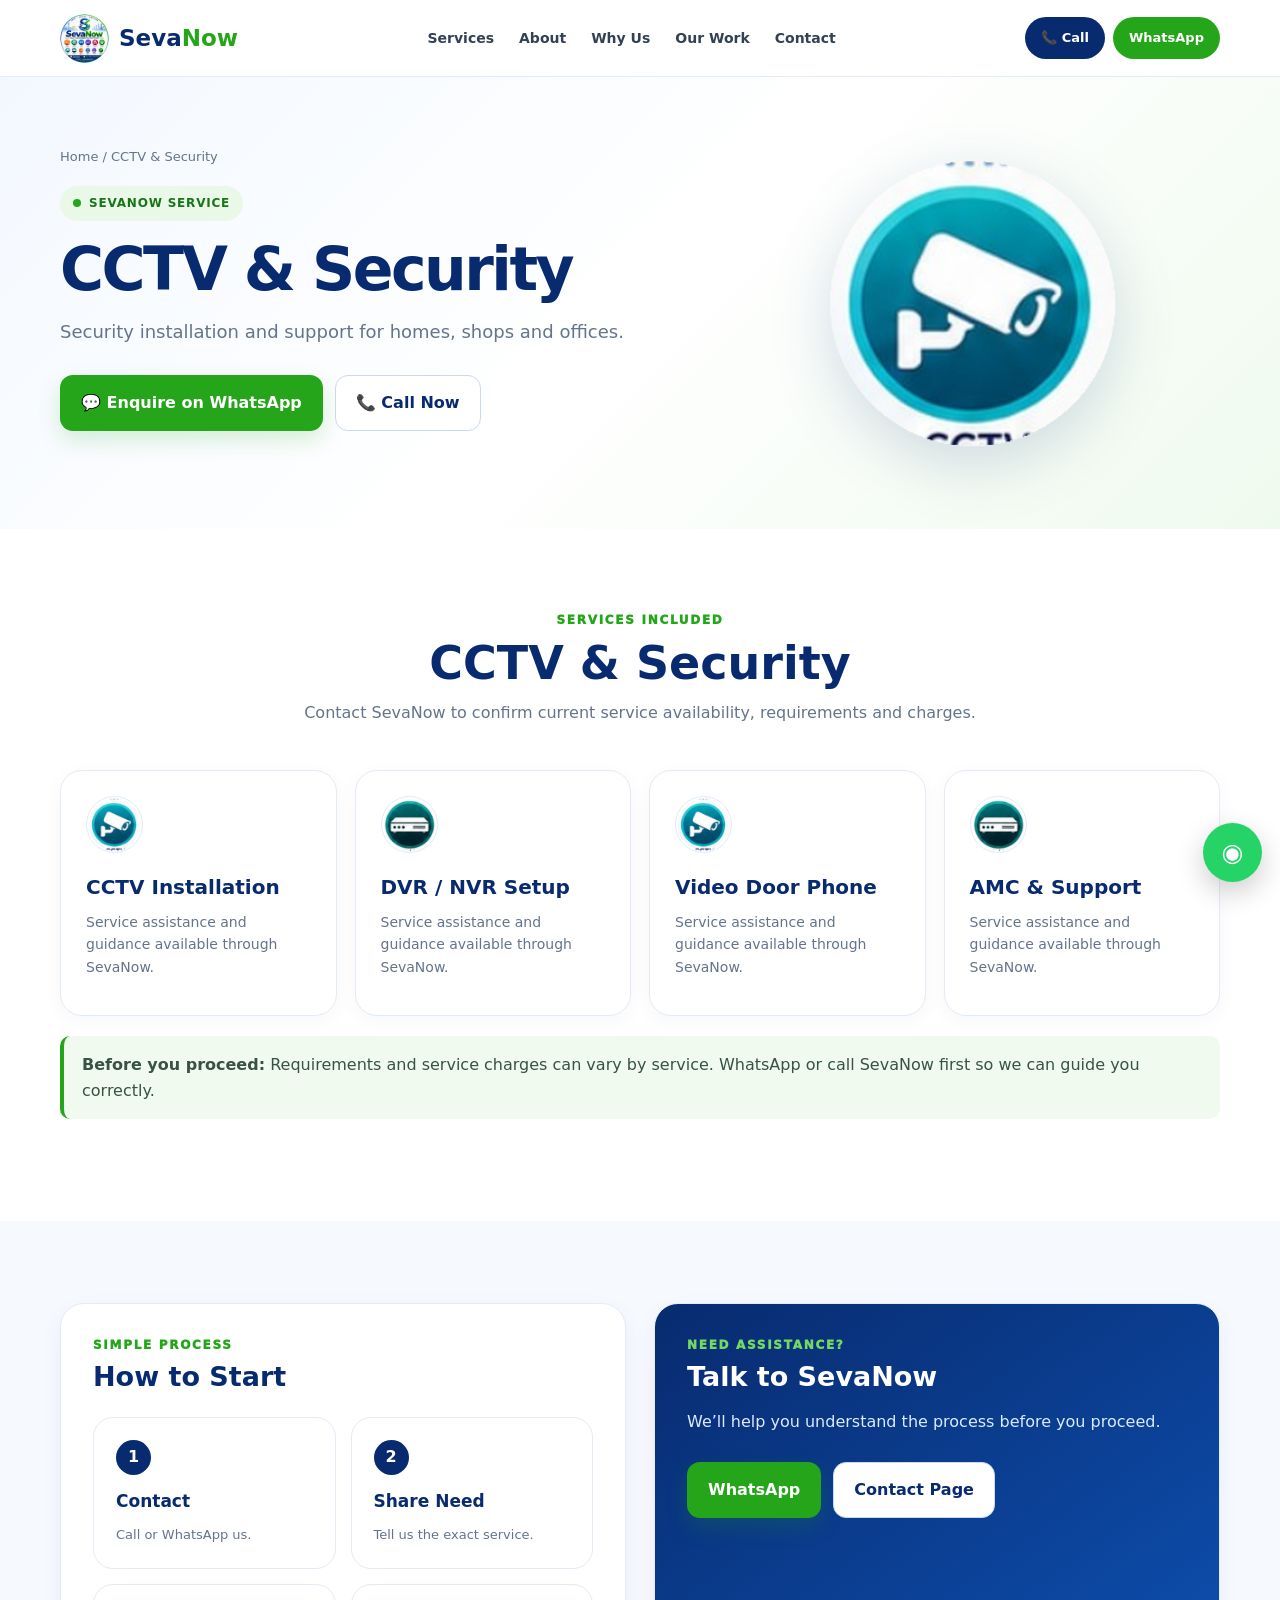
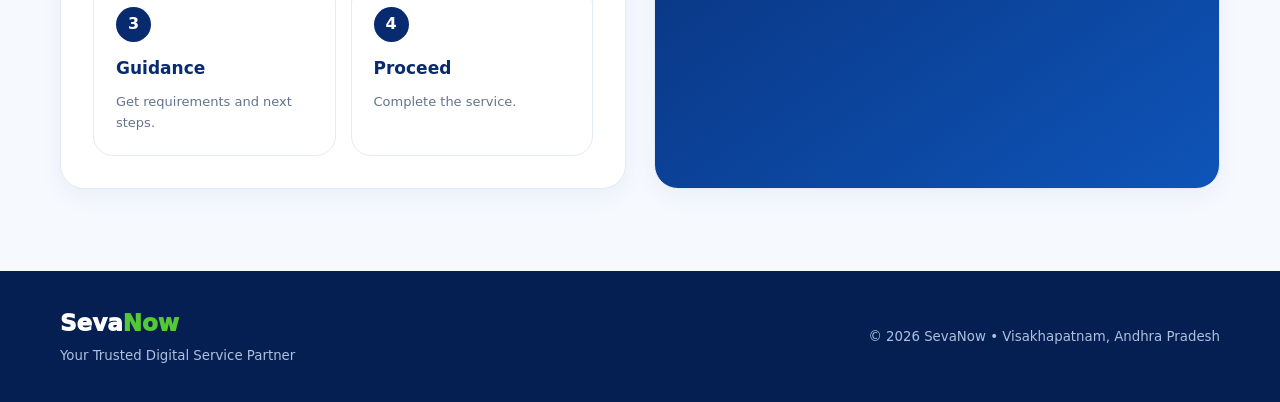
==== cctv-security.html @ 572d5e7a "Add files via upload" ====
<!DOCTYPE html>
<html lang="en"><head><meta charset="utf-8"/><meta content="width=device-width,initial-scale=1" name="viewport"/>
<meta content="SevaNow CCTV &amp; Security in Visakhapatnam. Security installation and support for homes, shops and offices." name="description"/><title>CCTV &amp; Security | SevaNow</title><link href="assets/style.css" rel="stylesheet"/></head><body>
<header><div class="container nav">
<a class="brand" href="index.html"><img alt="SevaNow Logo" src="assets/sevanow-logo.png"/><span>Seva<span>Now</span></span></a>
<nav data-nav="">
<a href="index.html#services">Services</a><a href="index.html#about">About</a><a href="index.html#why">Why Us</a><a href="index.html#gallery">Our Work</a><a href="index.html#contact">Contact</a>
</nav>
<div class="nav-actions"><a class="pill call" href="tel:+919494020023">📞 Call</a><a class="pill wa" href="https://wa.me/919494020023" target="_blank">WhatsApp</a><button class="menu" data-menu="">☰</button></div>
</div></header>
<main>
<section class="service-hero"><div class="container service-hero-grid"><div><div class="breadcrumb"><a href="index.html">Home</a> / CCTV &amp; Security</div>
<div class="badge"><i></i> SEVANOW SERVICE</div><h1>CCTV &amp; Security</h1><p style="font-size:18px;color:var(--muted)">Security installation and support for homes, shops and offices.</p>
<div class="actions"><a class="btn primary" href="https://wa.me/919494020023?text=Hello%20SevaNow%2C%20I%20need%20CCTV &amp; Security%20service." target="_blank">💬 Enquire on WhatsApp</a><a class="btn secondary" href="tel:+919494020023">📞 Call Now</a></div></div>
<div class="service-icon-large"><img alt="CCTV &amp; Security icon" src="assets/icons/cctv-services.png"/></div></div></section>
<section><div class="container"><div class="head"><div class="kicker">Services Included</div><h2>CCTV &amp; Security</h2><p>Contact SevaNow to confirm current service availability, requirements and charges.</p></div>
<div class="cards" style="grid-template-columns:repeat(auto-fit,minmax(220px,1fr))">
<article class="card"><div class="icon image-icon"><img alt="CCTV Installation icon" src="assets/icons/cctv-services.png"/></div><h3>CCTV Installation</h3><p>Service assistance and guidance available through SevaNow.</p></article><article class="card"><div class="icon image-icon"><img alt="DVR / NVR Setup icon" src="assets/icons/dvr-nvr-setup.png"/></div><h3>DVR / NVR Setup</h3><p>Service assistance and guidance available through SevaNow.</p></article><article class="card"><div class="icon image-icon"><img alt="Video Door Phone icon" src="assets/icons/cctv-services.png"/></div><h3>Video Door Phone</h3><p>Service assistance and guidance available through SevaNow.</p></article><article class="card"><div class="icon image-icon"><img alt="AMC &amp; Support icon" src="assets/icons/dvr-nvr-setup.png"/></div><h3>AMC &amp; Support</h3><p>Service assistance and guidance available through SevaNow.</p></article>
</div>
<div class="notice"><b>Before you proceed:</b> Requirements and service charges can vary by service. WhatsApp or call SevaNow first so we can guide you correctly.</div>
</div></section>
<section class="soft"><div class="container"><div class="about-grid"><div class="panel"><div class="kicker">Simple Process</div><h3>How to Start</h3><div class="process" style="grid-template-columns:1fr 1fr;margin-top:18px"><div class="step"><div class="num">1</div><h3>Contact</h3><p>Call or WhatsApp us.</p></div><div class="step"><div class="num">2</div><h3>Share Need</h3><p>Tell us the exact service.</p></div><div class="step"><div class="num">3</div><h3>Guidance</h3><p>Get requirements and next steps.</p></div><div class="step"><div class="num">4</div><h3>Proceed</h3><p>Complete the service.</p></div></div></div>
<div class="panel feature"><div class="kicker" style="color:#73d963">Need Assistance?</div><h3>Talk to SevaNow</h3><p>We’ll help you understand the process before you proceed.</p><div class="actions"><a class="btn primary" href="https://wa.me/919494020023?text=Hello%20SevaNow%2C%20I%20need%20help%20with%20CCTV &amp; Security." target="_blank">WhatsApp</a><a class="btn secondary" href="index.html#contact">Contact Page</a></div></div></div></div></section>
</main>
<footer><div class="container footer-grid">
<div><div class="footer-brand">Seva<span>Now</span></div><small>Your Trusted Digital Service Partner</small></div>
<small>© <span id="year"></span> SevaNow • Visakhapatnam, Andhra Pradesh</small>
</div></footer>
<script>document.getElementById("year").textContent=new Date().getFullYear();</script>
<a class="float-wa" href="https://wa.me/919494020023" target="_blank">◉</a><script src="assets/script.js"></script></body></html>
---- assets/style.css ----
:root{
 --navy:#082b6f;--blue:#0b63ce;--green:#25a51a;--green2:#43bf32;
 --ink:#152238;--muted:#64748b;--bg:#f6f9fe;--white:#fff;--line:#e3ebf6;
 --shadow:0 16px 45px rgba(8,43,111,.10);--radius:22px
}
*{box-sizing:border-box;margin:0;padding:0}
html{scroll-behavior:smooth}
body{font-family:Inter,ui-sans-serif,system-ui,-apple-system,"Segoe UI",Arial,sans-serif;color:var(--ink);line-height:1.6;background:#fff}
a{text-decoration:none;color:inherit}.container{width:min(1160px,92%);margin:auto}
header{position:sticky;top:0;z-index:100;background:rgba(255,255,255,.95);backdrop-filter:blur(12px);border-bottom:1px solid var(--line)}
.nav{height:76px;display:flex;align-items:center;justify-content:space-between;gap:20px}
.brand{display:flex;align-items:center;gap:10px;font-weight:900;color:var(--navy);font-size:23px}
.brand img{width:49px;height:49px;border-radius:50%;object-fit:cover}
.brand span span{color:var(--green)}
nav{display:flex;align-items:center;gap:25px;font-size:14px;font-weight:750;color:#334155}
nav a:hover{color:var(--green)}
.nav-actions{display:flex;gap:8px;align-items:center}
.pill{display:inline-flex;align-items:center;justify-content:center;border-radius:999px;padding:11px 16px;font-weight:850;font-size:13px}
.call{background:var(--navy);color:#fff}.wa{background:var(--green);color:#fff}
.menu{display:none;border:1px solid var(--line);background:#fff;border-radius:10px;padding:8px;font-size:20px}
.hero{background:linear-gradient(135deg,#f3f8ff 0,#fff 54%,#effaee 100%);padding:82px 0 70px}
.hero-grid{display:grid;grid-template-columns:1.08fr .92fr;align-items:center;gap:54px}
.badge{display:inline-flex;gap:8px;align-items:center;background:#eaf8e8;color:#19751a;border-radius:999px;padding:8px 13px;font-size:12px;font-weight:900;letter-spacing:.8px}
.badge i{width:8px;height:8px;background:var(--green);border-radius:50%}
h1{font-size:clamp(42px,6vw,70px);line-height:1.02;letter-spacing:-2.5px;color:var(--navy);margin:18px 0}
h1 em{font-style:normal;color:var(--green)}
.hero p{font-size:18px;color:var(--muted);max-width:680px}
.actions{display:flex;gap:12px;flex-wrap:wrap;margin:28px 0}
.btn{display:inline-flex;align-items:center;justify-content:center;gap:8px;padding:14px 20px;border-radius:13px;font-weight:850;border:1px solid transparent}
.primary{background:var(--green);color:#fff;box-shadow:0 9px 22px rgba(37,165,26,.18)}
.secondary{background:#fff;border-color:#ccd9eb;color:var(--navy)}
.hero-art{background:#fff;border:1px solid var(--line);border-radius:30px;padding:22px;box-shadow:var(--shadow);transform:rotate(1deg)}
.hero-art img{width:100%;display:block;border-radius:20px}
.mini-stats{display:grid;grid-template-columns:repeat(3,1fr);gap:10px;margin-top:26px}
.mini-stats div{background:#fff;border:1px solid var(--line);border-radius:15px;padding:13px;text-align:center}
.mini-stats strong{display:block;color:var(--navy)}.mini-stats small{color:var(--muted)}
section{padding:82px 0}.soft{background:var(--bg)}
.head{text-align:center;max-width:760px;margin:0 auto 44px}
.kicker{color:var(--green);font-size:12px;letter-spacing:1.7px;font-weight:950;text-transform:uppercase}
h2{font-size:clamp(30px,4vw,46px);line-height:1.1;color:var(--navy);margin:8px 0 12px}
.head p{color:var(--muted)}
.cards{display:grid;grid-template-columns:repeat(4,1fr);gap:18px}
.card{background:#fff;border:1px solid var(--line);border-radius:var(--radius);padding:25px;box-shadow:0 5px 20px rgba(8,43,111,.04);transition:.2s}
.card:hover{transform:translateY(-5px);box-shadow:var(--shadow)}
.icon{width:57px;height:57px;border-radius:16px;display:grid;place-items:center;font-size:28px;margin-bottom:18px}
.green{background:#eaf8e8}.blue{background:#e8f2ff}.orange{background:#fff2df}.purple{background:#f1eaff}
.card h3{color:var(--navy);font-size:20px;margin-bottom:8px}.card p{color:var(--muted);font-size:14px;margin-bottom:12px}
.list{list-style:none;font-size:14px;color:#334155}.list li{padding:4px 0}.list li:before{content:"✓";font-weight:900;color:var(--green);margin-right:8px}
.learn{display:inline-block;margin-top:14px;color:var(--blue);font-size:13px;font-weight:850}
.about-grid,.contact-grid,.cta-grid{display:grid;grid-template-columns:1fr 1fr;gap:28px;align-items:stretch}
.panel{border:1px solid var(--line);border-radius:24px;padding:32px;background:#fff;box-shadow:0 8px 25px rgba(8,43,111,.05)}
.panel h3{color:var(--navy);font-size:27px;margin-bottom:10px}.panel p{color:var(--muted)}
.values{display:grid;grid-template-columns:1fr 1fr;gap:13px;margin-top:22px}
.value{border:1px solid var(--line);border-radius:15px;padding:14px}.value b{color:var(--navy);display:block}.value span{font-size:13px;color:var(--muted)}
.feature{background:linear-gradient(145deg,var(--navy),#0e54b8);color:#fff}
.feature h3{color:#fff}.feature p{color:#dce9ff}
.feature ul{list-style:none;margin-top:20px}.feature li{padding:9px 0;border-bottom:1px solid rgba(255,255,255,.12)}
.feature li:last-child{border:0}
.gallery{display:grid;grid-template-columns:repeat(3,1fr);gap:16px}
.gallery-card{min-height:190px;border-radius:22px;padding:25px;display:flex;flex-direction:column;justify-content:flex-end;background:linear-gradient(145deg,#edf4ff,#fff);border:1px solid var(--line)}
.gallery-card .big{font-size:45px;margin-bottom:auto}.gallery-card b{color:var(--navy);font-size:18px}.gallery-card span{font-size:13px;color:var(--muted)}
.process{display:grid;grid-template-columns:repeat(4,1fr);gap:15px}
.step{border:1px solid var(--line);border-radius:20px;padding:22px;background:#fff}
.num{width:35px;height:35px;border-radius:50%;background:var(--navy);color:#fff;display:grid;place-items:center;font-weight:900;margin-bottom:13px}
.step h3{color:var(--navy);font-size:17px}.step p{color:var(--muted);font-size:13px}
.faq{max-width:820px;margin:auto}.faq details{border:1px solid var(--line);border-radius:15px;padding:16px 18px;margin:10px 0;background:#fff}.faq summary{cursor:pointer;font-weight:800;color:var(--navy)}
.cta{padding:58px 0;background:linear-gradient(135deg,#eaf8e8,#f2f7ff)}
.cta-grid{align-items:center}.cta h2{margin:0}.cta p{color:var(--muted);margin-top:8px}
.contact-row{display:flex;gap:14px;padding:15px 0;border-bottom:1px solid #edf2f7}.contact-row:last-child{border:0}
.contact-icon{width:42px;height:42px;border-radius:12px;background:#eaf8e8;display:grid;place-items:center;flex:none}
.contact-row strong{display:block;color:var(--navy)}.contact-row span{color:var(--muted);font-size:14px}
.form input,.form textarea{width:100%;padding:14px;border:1px solid #dce5f1;border-radius:11px;margin-bottom:12px;font:inherit}.form textarea{min-height:115px;resize:vertical}
.form button{width:100%;border:0;cursor:pointer}
.mapbox{border-radius:20px;overflow:hidden;border:1px solid var(--line);min-height:300px;background:#edf4ff;display:grid;place-items:center;text-align:center;padding:25px}
footer{background:#061f52;color:#dce8ff;padding:34px 0}.footer-grid{display:flex;justify-content:space-between;gap:20px;align-items:center}
.footer-brand{font-size:23px;font-weight:950;color:#fff}.footer-brand span{color:#54c936}footer small{color:#adc0de}
.float-wa{position:fixed;right:18px;bottom:18px;width:59px;height:59px;border-radius:50%;display:grid;place-items:center;background:#25d366;color:#fff;font-size:25px;box-shadow:0 10px 28px rgba(0,0,0,.2);z-index:110}
.service-hero{padding:70px 0;background:linear-gradient(135deg,#f3f8ff,#fff,#effaee)}
.breadcrumb{font-size:13px;color:var(--muted);margin-bottom:18px}.service-hero-grid{display:grid;grid-template-columns:1fr .8fr;gap:45px;align-items:center}
.service-hero h1{font-size:clamp(38px,5vw,60px)}.service-icon-large{font-size:110px;text-align:center}
.notice{border-left:4px solid var(--green);padding:16px 18px;background:#f1faef;border-radius:10px;color:#385342;margin:20px 0}
@media(max-width:940px){nav{display:none}.menu{display:block}.cards{grid-template-columns:1fr 1fr}.process{grid-template-columns:1fr 1fr}.hero-grid,.about-grid,.contact-grid,.cta-grid,.service-hero-grid{grid-template-columns:1fr}.hero-art{max-width:680px;margin:auto}}
@media(max-width:600px){.nav{height:66px}.brand{font-size:18px}.brand img{width:42px;height:42px}.nav-actions .call{display:none}.cards,.gallery,.process,.values{grid-template-columns:1fr}.hero{padding:55px 0}.hero p{font-size:16px}section{padding:58px 0}.mini-stats{grid-template-columns:1fr}.footer-grid{flex-direction:column;text-align:center}.panel{padding:24px}}

@media(max-width:940px){[data-nav].open{display:flex;position:absolute;top:66px;left:0;right:0;background:#fff;padding:18px 5%;border-bottom:1px solid var(--line);flex-direction:column;align-items:flex-start;gap:14px}.nav{position:relative}}

/* Service icon artwork — matched to the supplied SevaNow service artwork */
.image-icon{background:#fff!important;padding:0;overflow:hidden;border-radius:50%;border:1px solid var(--line)}
.image-icon img{width:100%;height:100%;display:block;object-fit:cover}
.gallery-card{align-items:flex-start}
.gallery-card .big-img{width:86px;height:86px;object-fit:contain;border-radius:50%;margin-bottom:auto;filter:drop-shadow(0 7px 12px rgba(8,43,111,.12))}
.service-icon-large{display:grid;place-items:center}
.service-icon-large img{width:min(300px,78vw);height:auto;max-height:300px;object-fit:contain;filter:drop-shadow(0 18px 30px rgba(8,43,111,.16))}
@media(max-width:600px){
 .gallery-card{min-height:175px;padding:22px}
 .gallery-card .big-img{width:74px;height:74px}
 .service-icon-large img{width:min(260px,72vw);max-height:260px}
}
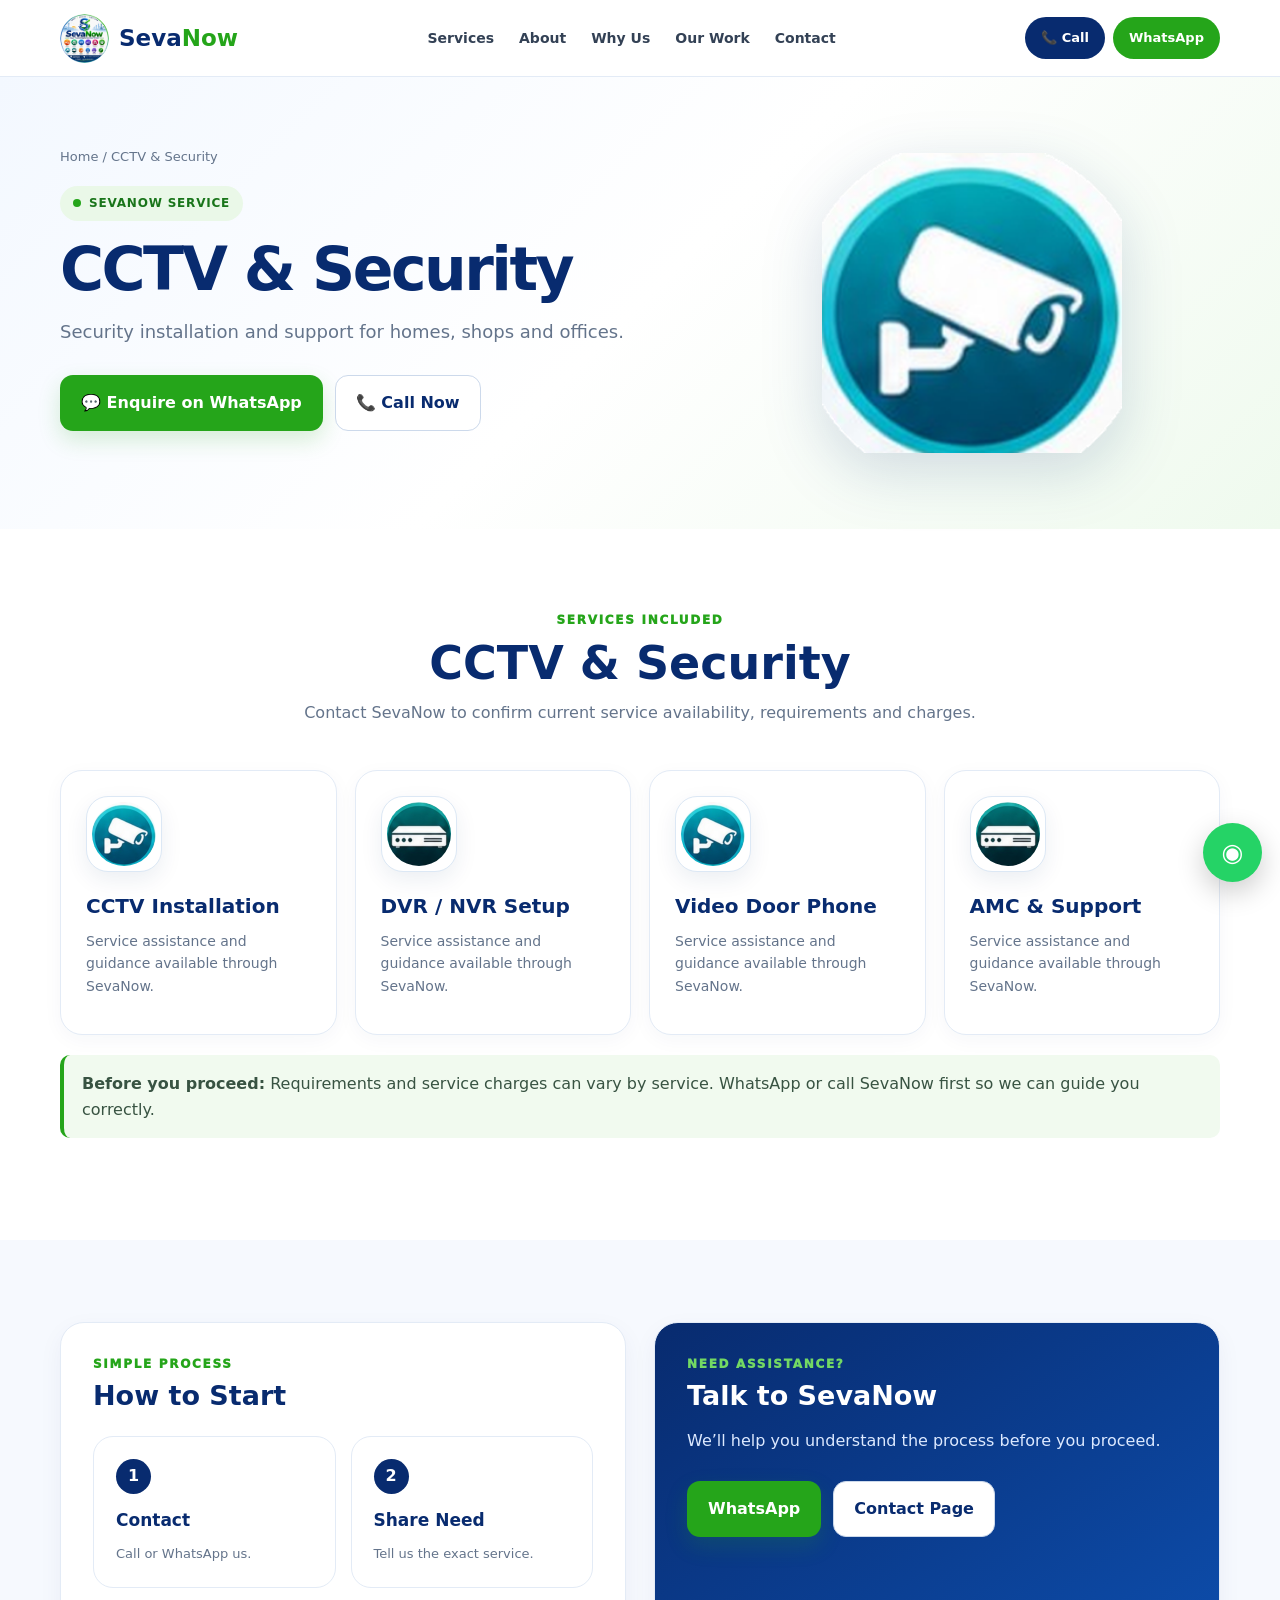
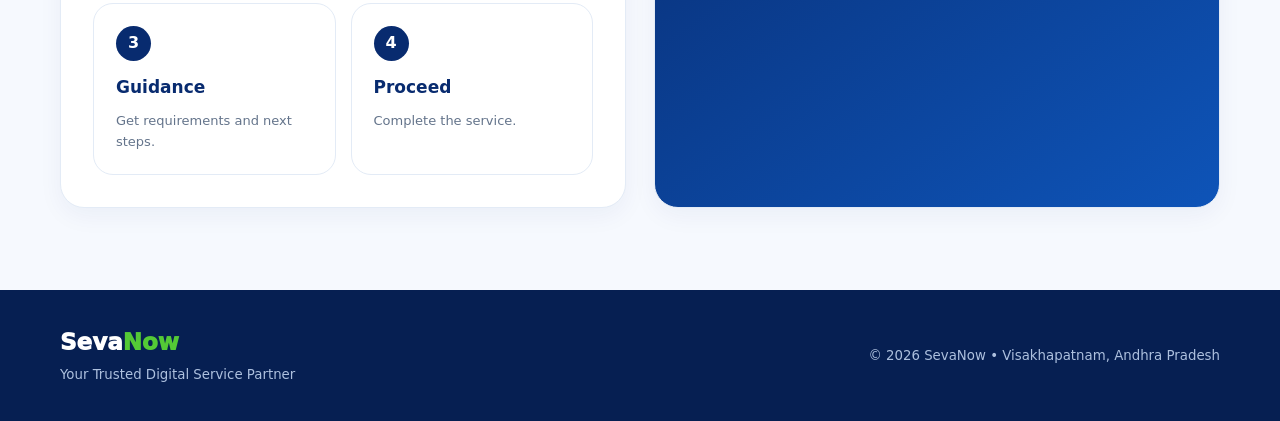
==== commit 4d387f70: "Add files via upload" ====
--- a/cctv-security.html
+++ b/cctv-security.html
@@ -12,10 +12,10 @@
 <section class="service-hero"><div class="container service-hero-grid"><div><div class="breadcrumb"><a href="index.html">Home</a> / CCTV &amp; Security</div>
 <div class="badge"><i></i> SEVANOW SERVICE</div><h1>CCTV &amp; Security</h1><p style="font-size:18px;color:var(--muted)">Security installation and support for homes, shops and offices.</p>
 <div class="actions"><a class="btn primary" href="https://wa.me/919494020023?text=Hello%20SevaNow%2C%20I%20need%20CCTV &amp; Security%20service." target="_blank">💬 Enquire on WhatsApp</a><a class="btn secondary" href="tel:+919494020023">📞 Call Now</a></div></div>
-<div class="service-icon-large"><img alt="CCTV &amp; Security icon" src="assets/icons/cctv-services.png"/></div></div></section>
+<div class="service-icon-large"><img alt="CCTV &amp; Security icon" src="assets/icons-clean/cctv-services.png"/></div></div></section>
 <section><div class="container"><div class="head"><div class="kicker">Services Included</div><h2>CCTV &amp; Security</h2><p>Contact SevaNow to confirm current service availability, requirements and charges.</p></div>
 <div class="cards" style="grid-template-columns:repeat(auto-fit,minmax(220px,1fr))">
-<article class="card"><div class="icon image-icon"><img alt="CCTV Installation icon" src="assets/icons/cctv-services.png"/></div><h3>CCTV Installation</h3><p>Service assistance and guidance available through SevaNow.</p></article><article class="card"><div class="icon image-icon"><img alt="DVR / NVR Setup icon" src="assets/icons/dvr-nvr-setup.png"/></div><h3>DVR / NVR Setup</h3><p>Service assistance and guidance available through SevaNow.</p></article><article class="card"><div class="icon image-icon"><img alt="Video Door Phone icon" src="assets/icons/cctv-services.png"/></div><h3>Video Door Phone</h3><p>Service assistance and guidance available through SevaNow.</p></article><article class="card"><div class="icon image-icon"><img alt="AMC &amp; Support icon" src="assets/icons/dvr-nvr-setup.png"/></div><h3>AMC &amp; Support</h3><p>Service assistance and guidance available through SevaNow.</p></article>
+<article class="card"><div class="icon image-icon"><img alt="CCTV Installation icon" src="assets/icons-clean/cctv-services.png"/></div><h3>CCTV Installation</h3><p>Service assistance and guidance available through SevaNow.</p></article><article class="card"><div class="icon image-icon"><img alt="DVR / NVR Setup icon" src="assets/icons-clean/dvr-nvr-setup.png"/></div><h3>DVR / NVR Setup</h3><p>Service assistance and guidance available through SevaNow.</p></article><article class="card"><div class="icon image-icon"><img alt="Video Door Phone icon" src="assets/icons-clean/cctv-services.png"/></div><h3>Video Door Phone</h3><p>Service assistance and guidance available through SevaNow.</p></article><article class="card"><div class="icon image-icon"><img alt="AMC &amp; Support icon" src="assets/icons-clean/dvr-nvr-setup.png"/></div><h3>AMC &amp; Support</h3><p>Service assistance and guidance available through SevaNow.</p></article>
 </div>
 <div class="notice"><b>Before you proceed:</b> Requirements and service charges can vary by service. WhatsApp or call SevaNow first so we can guide you correctly.</div>
 </div></section>
--- a/assets/style.css
+++ b/assets/style.css
@@ -97,3 +97,26 @@
  .gallery-card .big-img{width:74px;height:74px}
  .service-icon-large img{width:min(260px,72vw);max-height:260px}
 }
+
+
+/* SevaNow visual service icon refinement */
+.image-icon {
+  width: 76px; height: 76px; padding: 6px; border-radius: 22px;
+  background: linear-gradient(145deg, #ffffff, #eef6ff);
+  border: 1px solid #dce8f5; display:flex; align-items:center; justify-content:center;
+  box-shadow: 0 8px 22px rgba(15, 54, 105, .08);
+}
+.image-icon img { width: 64px; height:64px; object-fit:contain; border-radius:50%; }
+.gallery { align-items:stretch; }
+.gallery-card { min-height: 210px; display:flex; flex-direction:column; align-items:center; justify-content:center; text-align:center; padding:22px 16px; transition:transform .2s ease, box-shadow .2s ease; }
+.gallery-card:hover { transform:translateY(-4px); box-shadow:0 14px 30px rgba(15,54,105,.10); }
+.gallery-card .service-art { width:96px; height:96px; object-fit:contain; border-radius:50%; margin-bottom:14px; filter:drop-shadow(0 8px 10px rgba(15,54,105,.10)); }
+.gallery-card b { font-size:18px; line-height:1.25; color:var(--navy); }
+.gallery-card span { margin-top:7px; color:var(--muted); font-size:14px; line-height:1.45; }
+.map-note { margin:10px 0 0; color:var(--muted); font-size:13px; }
+@media (max-width:700px){
+  .image-icon { width:68px; height:68px; }
+  .image-icon img { width:56px; height:56px; }
+  .gallery-card { min-height:190px; padding:18px 12px; }
+  .gallery-card .service-art { width:82px; height:82px; }
+}
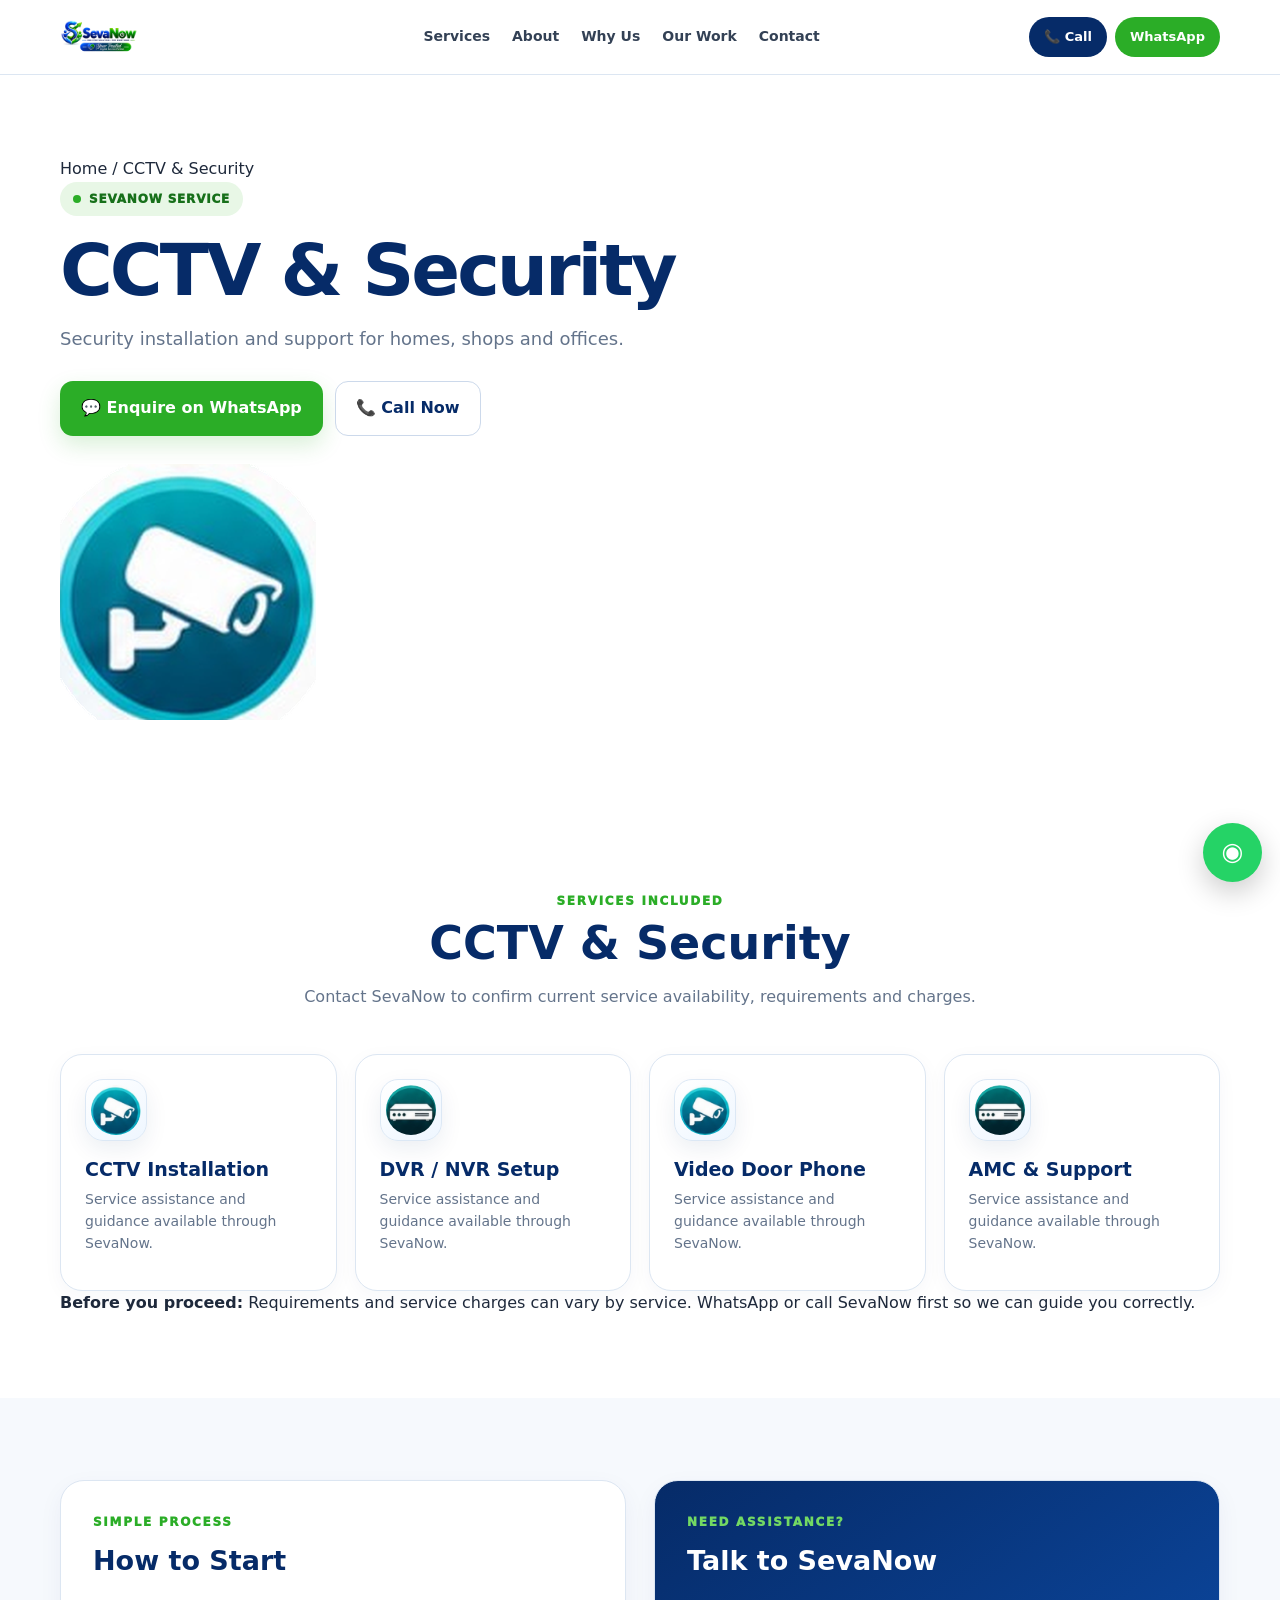
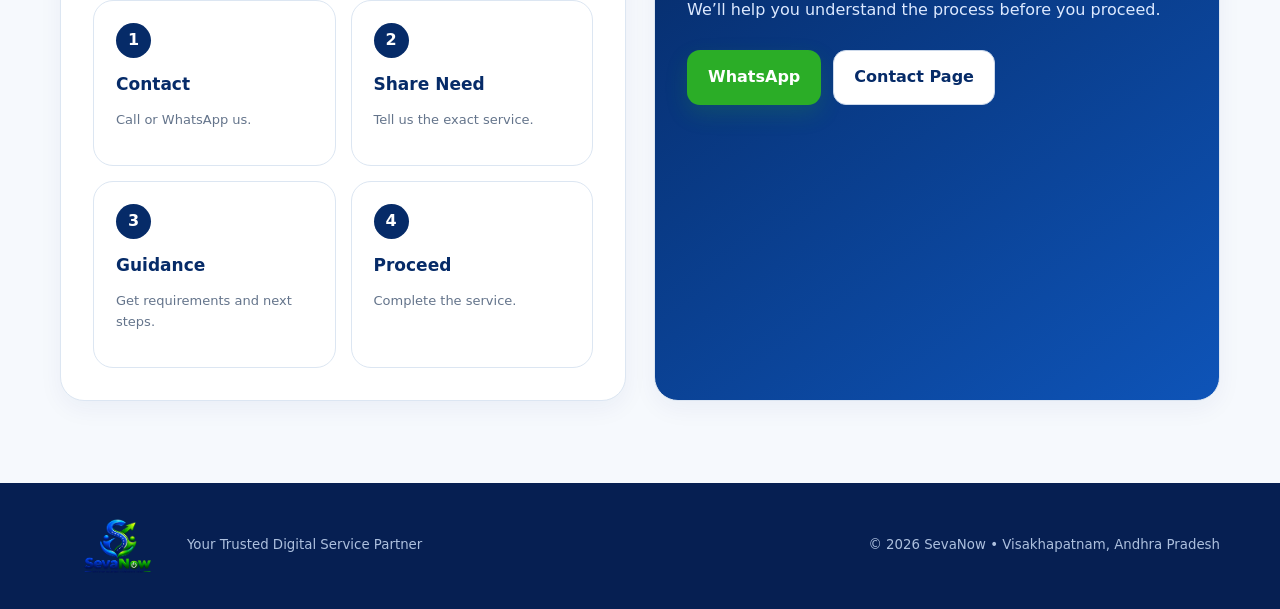
==== commit 90962e6e: "Add files via upload" ====
--- a/cctv-security.html
+++ b/cctv-security.html
@@ -1,8 +1,9 @@
 <!DOCTYPE html>
+
 <html lang="en"><head><meta charset="utf-8"/><meta content="width=device-width,initial-scale=1" name="viewport"/>
-<meta content="SevaNow CCTV &amp; Security in Visakhapatnam. Security installation and support for homes, shops and offices." name="description"/><title>CCTV &amp; Security | SevaNow</title><link href="assets/style.css" rel="stylesheet"/></head><body>
+<meta content="SevaNow CCTV &amp; Security in Visakhapatnam. Security installation and support for homes, shops and offices." name="description"/><title>CCTV &amp; Security | SevaNow</title><link href="assets/style.css" rel="stylesheet"/><link href="assets/minimal-logo.png" rel="icon" type="image/png"/></head><body>
 <header><div class="container nav">
-<a class="brand" href="index.html"><img alt="SevaNow Logo" src="assets/sevanow-logo.png"/><span>Seva<span>Now</span></span></a>
+<a class="brand" href="index.html"><img alt="SevaNow Compact Logo" class="compact-brand-logo" src="assets/compact-logo.png"/></a>
 <nav data-nav="">
 <a href="index.html#services">Services</a><a href="index.html#about">About</a><a href="index.html#why">Why Us</a><a href="index.html#gallery">Our Work</a><a href="index.html#contact">Contact</a>
 </nav>
@@ -23,7 +24,7 @@
 <div class="panel feature"><div class="kicker" style="color:#73d963">Need Assistance?</div><h3>Talk to SevaNow</h3><p>We’ll help you understand the process before you proceed.</p><div class="actions"><a class="btn primary" href="https://wa.me/919494020023?text=Hello%20SevaNow%2C%20I%20need%20help%20with%20CCTV &amp; Security." target="_blank">WhatsApp</a><a class="btn secondary" href="index.html#contact">Contact Page</a></div></div></div></div></section>
 </main>
 <footer><div class="container footer-grid">
-<div><div class="footer-brand">Seva<span>Now</span></div><small>Your Trusted Digital Service Partner</small></div>
+<div><img alt="SevaNow Minimal Logo" class="footer-minimal-logo" src="assets/minimal-logo.png"/><small>Your Trusted Digital Service Partner</small></div>
 <small>© <span id="year"></span> SevaNow • Visakhapatnam, Andhra Pradesh</small>
 </div></footer>
 <script>document.getElementById("year").textContent=new Date().getFullYear();</script>
--- a/assets/style.css
+++ b/assets/style.css
@@ -1,122 +1,14 @@
+:root{--navy:#062b68;--blue:#1768c5;--green:#2bad27;--bg:#f6f9fd;--line:#dce6f2;--muted:#64748b;--radius:22px;--shadow:0 18px 45px rgba(8,43,111,.11)}*{box-sizing:border-box}html{scroll-behavior:smooth}body{margin:0;font-family:Inter,ui-sans-serif,system-ui,-apple-system,"Segoe UI",sans-serif;color:#1e293b;background:#fff;line-height:1.55}.container{width:min(1160px,92%);margin:auto}a{text-decoration:none;color:inherit}header{position:sticky;top:0;z-index:100;background:rgba(255,255,255,.94);backdrop-filter:blur(12px);border-bottom:1px solid var(--line)}.nav{height:74px;display:flex;align-items:center;justify-content:space-between;gap:20px}.brand{display:flex;align-items:center;gap:9px;font-size:20px;font-weight:950;color:var(--navy)}.brand img{width:48px;height:48px;object-fit:contain}.brand span span,.footer-brand span{color:var(--green)}nav{display:flex;gap:22px;font-size:14px;font-weight:800;color:#334155}nav a:hover{color:var(--green)}.nav-actions{display:flex;gap:8px;align-items:center}.pill{display:inline-flex;align-items:center;justify-content:center;border-radius:999px;padding:10px 15px;font-weight:850;font-size:13px}.call{background:var(--navy);color:#fff}.wa{background:var(--green);color:#fff}.menu{display:none;border:1px solid var(--line);background:#fff;border-radius:10px;padding:8px;font-size:20px}.hero{background:radial-gradient(circle at 85% 20%,#dff4db 0,transparent 28%),linear-gradient(135deg,#f2f7ff,#fff 55%,#f0faee);padding:78px 0 68px}.hero-grid{display:grid;grid-template-columns:1.05fr .95fr;align-items:center;gap:52px}.badge{display:inline-flex;gap:8px;align-items:center;background:#e8f7e6;color:#17701a;border-radius:999px;padding:8px 13px;font-size:12px;font-weight:950;letter-spacing:.8px}.badge i{width:8px;height:8px;background:var(--green);border-radius:50%}h1{font-size:clamp(44px,6vw,72px);line-height:1.01;letter-spacing:-3px;color:var(--navy);margin:18px 0}h1 em{font-style:normal;color:var(--green)}.hero p{font-size:18px;color:var(--muted);max-width:690px}.actions{display:flex;gap:12px;flex-wrap:wrap;margin:28px 0}.btn{display:inline-flex;align-items:center;justify-content:center;gap:8px;padding:14px 20px;border-radius:13px;font-weight:850;border:1px solid transparent;cursor:pointer}.primary{background:var(--green);color:#fff;box-shadow:0 9px 22px rgba(43,173,39,.18)}.secondary{background:#fff;border-color:#ccd9eb;color:var(--navy)}.hero-art{background:#fff;border:1px solid var(--line);border-radius:30px;padding:22px;box-shadow:var(--shadow);transform:rotate(1deg)}.hero-art img{width:100%;display:block;border-radius:20px}.mini-stats{display:grid;grid-template-columns:repeat(3,1fr);gap:10px;margin-top:26px}.mini-stats div{background:#fff;border:1px solid var(--line);border-radius:15px;padding:13px;text-align:center}.mini-stats strong{display:block;color:var(--navy)}.mini-stats small{color:var(--muted)}section{padding:82px 0}.soft{background:var(--bg)}.head{text-align:center;max-width:800px;margin:0 auto 44px}.kicker{color:var(--green);font-size:12px;letter-spacing:1.7px;font-weight:950;text-transform:uppercase}h2{font-size:clamp(30px,4vw,46px);line-height:1.1;color:var(--navy);margin:8px 0 12px}.head p{color:var(--muted)}.cards{display:grid;grid-template-columns:repeat(4,1fr);gap:18px}.service-cards{grid-template-columns:repeat(4,1fr)}.card{background:#fff;border:1px solid var(--line);border-radius:var(--radius);padding:24px;box-shadow:0 5px 20px rgba(8,43,111,.04);transition:.2s}.card:hover{transform:translateY(-5px);box-shadow:var(--shadow)}.icon{width:62px;height:62px;border-radius:18px;display:grid;place-items:center;font-size:29px;margin-bottom:17px}.green{background:#eaf8e8}.blue{background:#e8f2ff}.orange{background:#fff2df}.purple{background:#f1eaff}.creative{background:linear-gradient(135deg,#efe7ff,#e9f4ff)}.business{background:linear-gradient(135deg,#e4f8f0,#eaf3ff)}.printing{background:linear-gradient(135deg,#fff3df,#eef4ff)}.image-icon{background:linear-gradient(145deg,#fff,#eef6ff);padding:5px;overflow:hidden;border:1px solid #dce8f5;box-shadow:0 8px 22px rgba(15,54,105,.08)}.image-icon img{width:100%;height:100%;display:block;object-fit:contain;border-radius:50%}.card h3{color:var(--navy);font-size:19px;line-height:1.25;margin:0 0 8px}.card p{color:var(--muted);font-size:14px;margin:0 0 12px}.list{list-style:none;padding:0;margin:0;font-size:13.5px;color:#334155}.list li{padding:4px 0}.list li:before{content:"✓";font-weight:900;color:var(--green);margin-right:8px}.learn{display:inline-block;margin-top:14px;color:var(--blue);font-size:13px;font-weight:850}.about-grid,.contact-grid,.cta-grid{display:grid;grid-template-columns:1fr 1fr;gap:28px;align-items:stretch}.panel{border:1px solid var(--line);border-radius:24px;padding:32px;background:#fff;box-shadow:0 8px 25px rgba(8,43,111,.05)}.panel h3{color:var(--navy);font-size:27px;margin:8px 0 10px}.panel p{color:var(--muted)}.values{display:grid;grid-template-columns:1fr 1fr;gap:13px;margin-top:22px}.value{border:1px solid var(--line);border-radius:15px;padding:14px}.value b{color:var(--navy);display:block}.value span{font-size:13px;color:var(--muted)}.feature{background:linear-gradient(145deg,var(--navy),#0e54b8);color:#fff}.feature h3{color:#fff}.feature p{color:#dce9ff}.feature ul{list-style:none;margin-top:20px;padding:0}.feature li{padding:9px 0;border-bottom:1px solid rgba(255,255,255,.12)}.feature li:last-child{border:0}.light{color:#8af27c}.gallery{display:grid;grid-template-columns:repeat(4,1fr);gap:16px}.gallery-card{min-height:205px;border-radius:22px;padding:22px 16px;display:flex;flex-direction:column;align-items:center;justify-content:center;text-align:center;background:linear-gradient(145deg,#edf4ff,#fff);border:1px solid var(--line);transition:.2s}.gallery-card:hover{transform:translateY(-4px);box-shadow:0 14px 30px rgba(15,54,105,.10)}.gallery-card img{width:90px;height:90px;object-fit:contain;border-radius:50%;margin-bottom:13px;filter:drop-shadow(0 8px 10px rgba(15,54,105,.10))}.gallery-card b{color:var(--navy);font-size:17px;line-height:1.25}.gallery-card span{margin-top:7px;color:var(--muted);font-size:13px}.text-art{background:linear-gradient(145deg,#f7faff,#f2faef)}.art-emoji{font-size:60px;margin-bottom:12px}.process{display:grid;grid-template-columns:repeat(4,1fr);gap:15px}.step{border:1px solid var(--line);border-radius:20px;padding:22px;background:#fff}.num{width:35px;height:35px;border-radius:50%;background:var(--navy);color:#fff;display:grid;place-items:center;font-weight:900;margin-bottom:13px}.step h3{color:var(--navy);font-size:17px}.step p{color:var(--muted);font-size:13px}.faq{max-width:820px;margin:auto}.faq details{border:1px solid var(--line);border-radius:15px;padding:16px 18px;margin:10px 0;background:#fff}.faq summary{cursor:pointer;font-weight:800;color:var(--navy)}.cta{padding:58px 0;background:linear-gradient(135deg,#eaf8e8,#f2f7ff)}.cta-grid{align-items:center}.cta h2{margin:0}.cta p{color:var(--muted);margin-top:8px}.contact-intro{color:var(--muted);max-width:560px}.contact-row{display:flex;gap:14px;padding:15px 0;border-bottom:1px solid #edf2f7}.contact-row:last-child{border:0}.contact-icon{width:42px;height:42px;border-radius:12px;background:#eaf8e8;display:grid;place-items:center;flex:none}.contact-row strong{display:block;color:var(--navy)}.contact-row span{color:var(--muted);font-size:14px}.mapbox{display:grid;place-items:center;text-align:center;min-height:310px;background:linear-gradient(145deg,#edf5ff,#f2faef)}.map-pin{font-size:46px}.mapbox h3{margin:5px 0;color:var(--navy)}.map-note{margin:10px 0 0;color:var(--muted);font-size:13px}footer{background:#061f52;color:#dce8ff;padding:34px 0}.footer-grid{display:flex;justify-content:space-between;gap:20px;align-items:center}.footer-brand{font-size:23px;font-weight:950;color:#fff}footer small{color:#adc0de}.float-wa{position:fixed;right:18px;bottom:18px;width:59px;height:59px;border-radius:50%;display:grid;place-items:center;background:#25d366;color:#fff;font-size:25px;box-shadow:0 10px 28px rgba(0,0,0,.2);z-index:110}@media(max-width:1050px){.service-cards{grid-template-columns:1fr 1fr}.gallery{grid-template-columns:repeat(3,1fr)}nav{display:none}.menu{display:block}.nav{position:relative}[data-nav].open{display:flex;position:absolute;top:74px;left:0;right:0;background:#fff;padding:18px 5%;border-bottom:1px solid var(--line);flex-direction:column;align-items:flex-start;gap:14px}.hero-grid,.about-grid,.contact-grid,.cta-grid{grid-template-columns:1fr}.hero-art{max-width:680px;margin:auto}.cards{grid-template-columns:repeat(2,1fr)}.process{grid-template-columns:1fr 1fr}}@media(max-width:650px){.nav{height:66px}.brand{font-size:18px}.brand img{width:42px;height:42px}.nav-actions .call{display:none}.cards,.service-cards,.gallery,.process,.values{grid-template-columns:1fr}.hero{padding:55px 0}.hero p{font-size:16px}section{padding:58px 0}.mini-stats{grid-template-columns:1fr}.footer-grid{flex-direction:column;text-align:center}.panel{padding:24px}.gallery-card{min-height:190px}.gallery-card img{width:80px;height:80px}}
 
-:root{
- --navy:#082b6f;--blue:#0b63ce;--green:#25a51a;--green2:#43bf32;
- --ink:#152238;--muted:#64748b;--bg:#f6f9fe;--white:#fff;--line:#e3ebf6;
- --shadow:0 16px 45px rgba(8,43,111,.10);--radius:22px
-}
-*{box-sizing:border-box;margin:0;padding:0}
-html{scroll-behavior:smooth}
-body{font-family:Inter,ui-sans-serif,system-ui,-apple-system,"Segoe UI",Arial,sans-serif;color:var(--ink);line-height:1.6;background:#fff}
-a{text-decoration:none;color:inherit}.container{width:min(1160px,92%);margin:auto}
-header{position:sticky;top:0;z-index:100;background:rgba(255,255,255,.95);backdrop-filter:blur(12px);border-bottom:1px solid var(--line)}
-.nav{height:76px;display:flex;align-items:center;justify-content:space-between;gap:20px}
-.brand{display:flex;align-items:center;gap:10px;font-weight:900;color:var(--navy);font-size:23px}
-.brand img{width:49px;height:49px;border-radius:50%;object-fit:cover}
-.brand span span{color:var(--green)}
-nav{display:flex;align-items:center;gap:25px;font-size:14px;font-weight:750;color:#334155}
-nav a:hover{color:var(--green)}
-.nav-actions{display:flex;gap:8px;align-items:center}
-.pill{display:inline-flex;align-items:center;justify-content:center;border-radius:999px;padding:11px 16px;font-weight:850;font-size:13px}
-.call{background:var(--navy);color:#fff}.wa{background:var(--green);color:#fff}
-.menu{display:none;border:1px solid var(--line);background:#fff;border-radius:10px;padding:8px;font-size:20px}
-.hero{background:linear-gradient(135deg,#f3f8ff 0,#fff 54%,#effaee 100%);padding:82px 0 70px}
-.hero-grid{display:grid;grid-template-columns:1.08fr .92fr;align-items:center;gap:54px}
-.badge{display:inline-flex;gap:8px;align-items:center;background:#eaf8e8;color:#19751a;border-radius:999px;padding:8px 13px;font-size:12px;font-weight:900;letter-spacing:.8px}
-.badge i{width:8px;height:8px;background:var(--green);border-radius:50%}
-h1{font-size:clamp(42px,6vw,70px);line-height:1.02;letter-spacing:-2.5px;color:var(--navy);margin:18px 0}
-h1 em{font-style:normal;color:var(--green)}
-.hero p{font-size:18px;color:var(--muted);max-width:680px}
-.actions{display:flex;gap:12px;flex-wrap:wrap;margin:28px 0}
-.btn{display:inline-flex;align-items:center;justify-content:center;gap:8px;padding:14px 20px;border-radius:13px;font-weight:850;border:1px solid transparent}
-.primary{background:var(--green);color:#fff;box-shadow:0 9px 22px rgba(37,165,26,.18)}
-.secondary{background:#fff;border-color:#ccd9eb;color:var(--navy)}
-.hero-art{background:#fff;border:1px solid var(--line);border-radius:30px;padding:22px;box-shadow:var(--shadow);transform:rotate(1deg)}
-.hero-art img{width:100%;display:block;border-radius:20px}
-.mini-stats{display:grid;grid-template-columns:repeat(3,1fr);gap:10px;margin-top:26px}
-.mini-stats div{background:#fff;border:1px solid var(--line);border-radius:15px;padding:13px;text-align:center}
-.mini-stats strong{display:block;color:var(--navy)}.mini-stats small{color:var(--muted)}
-section{padding:82px 0}.soft{background:var(--bg)}
-.head{text-align:center;max-width:760px;margin:0 auto 44px}
-.kicker{color:var(--green);font-size:12px;letter-spacing:1.7px;font-weight:950;text-transform:uppercase}
-h2{font-size:clamp(30px,4vw,46px);line-height:1.1;color:var(--navy);margin:8px 0 12px}
-.head p{color:var(--muted)}
-.cards{display:grid;grid-template-columns:repeat(4,1fr);gap:18px}
-.card{background:#fff;border:1px solid var(--line);border-radius:var(--radius);padding:25px;box-shadow:0 5px 20px rgba(8,43,111,.04);transition:.2s}
-.card:hover{transform:translateY(-5px);box-shadow:var(--shadow)}
-.icon{width:57px;height:57px;border-radius:16px;display:grid;place-items:center;font-size:28px;margin-bottom:18px}
-.green{background:#eaf8e8}.blue{background:#e8f2ff}.orange{background:#fff2df}.purple{background:#f1eaff}
-.card h3{color:var(--navy);font-size:20px;margin-bottom:8px}.card p{color:var(--muted);font-size:14px;margin-bottom:12px}
-.list{list-style:none;font-size:14px;color:#334155}.list li{padding:4px 0}.list li:before{content:"✓";font-weight:900;color:var(--green);margin-right:8px}
-.learn{display:inline-block;margin-top:14px;color:var(--blue);font-size:13px;font-weight:850}
-.about-grid,.contact-grid,.cta-grid{display:grid;grid-template-columns:1fr 1fr;gap:28px;align-items:stretch}
-.panel{border:1px solid var(--line);border-radius:24px;padding:32px;background:#fff;box-shadow:0 8px 25px rgba(8,43,111,.05)}
-.panel h3{color:var(--navy);font-size:27px;margin-bottom:10px}.panel p{color:var(--muted)}
-.values{display:grid;grid-template-columns:1fr 1fr;gap:13px;margin-top:22px}
-.value{border:1px solid var(--line);border-radius:15px;padding:14px}.value b{color:var(--navy);display:block}.value span{font-size:13px;color:var(--muted)}
-.feature{background:linear-gradient(145deg,var(--navy),#0e54b8);color:#fff}
-.feature h3{color:#fff}.feature p{color:#dce9ff}
-.feature ul{list-style:none;margin-top:20px}.feature li{padding:9px 0;border-bottom:1px solid rgba(255,255,255,.12)}
-.feature li:last-child{border:0}
-.gallery{display:grid;grid-template-columns:repeat(3,1fr);gap:16px}
-.gallery-card{min-height:190px;border-radius:22px;padding:25px;display:flex;flex-direction:column;justify-content:flex-end;background:linear-gradient(145deg,#edf4ff,#fff);border:1px solid var(--line)}
-.gallery-card .big{font-size:45px;margin-bottom:auto}.gallery-card b{color:var(--navy);font-size:18px}.gallery-card span{font-size:13px;color:var(--muted)}
-.process{display:grid;grid-template-columns:repeat(4,1fr);gap:15px}
-.step{border:1px solid var(--line);border-radius:20px;padding:22px;background:#fff}
-.num{width:35px;height:35px;border-radius:50%;background:var(--navy);color:#fff;display:grid;place-items:center;font-weight:900;margin-bottom:13px}
-.step h3{color:var(--navy);font-size:17px}.step p{color:var(--muted);font-size:13px}
-.faq{max-width:820px;margin:auto}.faq details{border:1px solid var(--line);border-radius:15px;padding:16px 18px;margin:10px 0;background:#fff}.faq summary{cursor:pointer;font-weight:800;color:var(--navy)}
-.cta{padding:58px 0;background:linear-gradient(135deg,#eaf8e8,#f2f7ff)}
-.cta-grid{align-items:center}.cta h2{margin:0}.cta p{color:var(--muted);margin-top:8px}
-.contact-row{display:flex;gap:14px;padding:15px 0;border-bottom:1px solid #edf2f7}.contact-row:last-child{border:0}
-.contact-icon{width:42px;height:42px;border-radius:12px;background:#eaf8e8;display:grid;place-items:center;flex:none}
-.contact-row strong{display:block;color:var(--navy)}.contact-row span{color:var(--muted);font-size:14px}
-.form input,.form textarea{width:100%;padding:14px;border:1px solid #dce5f1;border-radius:11px;margin-bottom:12px;font:inherit}.form textarea{min-height:115px;resize:vertical}
-.form button{width:100%;border:0;cursor:pointer}
-.mapbox{border-radius:20px;overflow:hidden;border:1px solid var(--line);min-height:300px;background:#edf4ff;display:grid;place-items:center;text-align:center;padding:25px}
-footer{background:#061f52;color:#dce8ff;padding:34px 0}.footer-grid{display:flex;justify-content:space-between;gap:20px;align-items:center}
-.footer-brand{font-size:23px;font-weight:950;color:#fff}.footer-brand span{color:#54c936}footer small{color:#adc0de}
-.float-wa{position:fixed;right:18px;bottom:18px;width:59px;height:59px;border-radius:50%;display:grid;place-items:center;background:#25d366;color:#fff;font-size:25px;box-shadow:0 10px 28px rgba(0,0,0,.2);z-index:110}
-.service-hero{padding:70px 0;background:linear-gradient(135deg,#f3f8ff,#fff,#effaee)}
-.breadcrumb{font-size:13px;color:var(--muted);margin-bottom:18px}.service-hero-grid{display:grid;grid-template-columns:1fr .8fr;gap:45px;align-items:center}
-.service-hero h1{font-size:clamp(38px,5vw,60px)}.service-icon-large{font-size:110px;text-align:center}
-.notice{border-left:4px solid var(--green);padding:16px 18px;background:#f1faef;border-radius:10px;color:#385342;margin:20px 0}
-@media(max-width:940px){nav{display:none}.menu{display:block}.cards{grid-template-columns:1fr 1fr}.process{grid-template-columns:1fr 1fr}.hero-grid,.about-grid,.contact-grid,.cta-grid,.service-hero-grid{grid-template-columns:1fr}.hero-art{max-width:680px;margin:auto}}
-@media(max-width:600px){.nav{height:66px}.brand{font-size:18px}.brand img{width:42px;height:42px}.nav-actions .call{display:none}.cards,.gallery,.process,.values{grid-template-columns:1fr}.hero{padding:55px 0}.hero p{font-size:16px}section{padding:58px 0}.mini-stats{grid-template-columns:1fr}.footer-grid{flex-direction:column;text-align:center}.panel{padding:24px}}
+.location-click{cursor:pointer;transition:transform .18s ease,box-shadow .18s ease}.location-click:hover{transform:translateY(-2px)}.location-click:focus-visible{outline:2px solid var(--green);outline-offset:3px}.location-hint{display:block;font-size:12px;color:var(--green);margin-top:3px}
 
-@media(max-width:940px){[data-nav].open{display:flex;position:absolute;top:66px;left:0;right:0;background:#fff;padding:18px 5%;border-bottom:1px solid var(--line);flex-direction:column;align-items:flex-start;gap:14px}.nav{position:relative}}
-
-/* Service icon artwork — matched to the supplied SevaNow service artwork */
-.image-icon{background:#fff!important;padding:0;overflow:hidden;border-radius:50%;border:1px solid var(--line)}
-.image-icon img{width:100%;height:100%;display:block;object-fit:cover}
-.gallery-card{align-items:flex-start}
-.gallery-card .big-img{width:86px;height:86px;object-fit:contain;border-radius:50%;margin-bottom:auto;filter:drop-shadow(0 7px 12px rgba(8,43,111,.12))}
-.service-icon-large{display:grid;place-items:center}
-.service-icon-large img{width:min(300px,78vw);height:auto;max-height:300px;object-fit:contain;filter:drop-shadow(0 18px 30px rgba(8,43,111,.16))}
-@media(max-width:600px){
- .gallery-card{min-height:175px;padding:22px}
- .gallery-card .big-img{width:74px;height:74px}
- .service-icon-large img{width:min(260px,72vw);max-height:260px}
-}
-
-
-/* SevaNow visual service icon refinement */
-.image-icon {
-  width: 76px; height: 76px; padding: 6px; border-radius: 22px;
-  background: linear-gradient(145deg, #ffffff, #eef6ff);
-  border: 1px solid #dce8f5; display:flex; align-items:center; justify-content:center;
-  box-shadow: 0 8px 22px rgba(15, 54, 105, .08);
-}
-.image-icon img { width: 64px; height:64px; object-fit:contain; border-radius:50%; }
-.gallery { align-items:stretch; }
-.gallery-card { min-height: 210px; display:flex; flex-direction:column; align-items:center; justify-content:center; text-align:center; padding:22px 16px; transition:transform .2s ease, box-shadow .2s ease; }
-.gallery-card:hover { transform:translateY(-4px); box-shadow:0 14px 30px rgba(15,54,105,.10); }
-.gallery-card .service-art { width:96px; height:96px; object-fit:contain; border-radius:50%; margin-bottom:14px; filter:drop-shadow(0 8px 10px rgba(15,54,105,.10)); }
-.gallery-card b { font-size:18px; line-height:1.25; color:var(--navy); }
-.gallery-card span { margin-top:7px; color:var(--muted); font-size:14px; line-height:1.45; }
-.map-note { margin:10px 0 0; color:var(--muted); font-size:13px; }
-@media (max-width:700px){
-  .image-icon { width:68px; height:68px; }
-  .image-icon img { width:56px; height:56px; }
-  .gallery-card { min-height:190px; padding:18px 12px; }
-  .gallery-card .service-art { width:82px; height:82px; }
-}
+/* SevaNow final brand system */
+.compact-brand-logo{width:154px!important;height:52px!important;object-fit:contain;object-position:left center;display:block}
+.hero-art{transform:none!important;padding:16px!important;background:linear-gradient(145deg,#fff,#f7fbff)!important}
+.hero-art img{max-height:520px;object-fit:contain;background:transparent}
+.hero-logo-caption{text-align:center;color:#64748b;font-size:11px;font-weight:800;letter-spacing:.7px;text-transform:uppercase;margin-top:7px}
+.promise-highlight{font-weight:700!important}
+.footer-grid>div{display:flex;align-items:center;gap:12px}.footer-minimal-logo{width:115px;height:58px;object-fit:contain;object-position:center}
+.coverage-strip{padding:28px 0;background:#fff;border-top:1px solid var(--line);border-bottom:1px solid var(--line)}
+.coverage-inner{display:grid;grid-template-columns:repeat(3,1fr);gap:14px}.coverage-item{display:flex;align-items:center;gap:12px;padding:14px 18px;border:1px solid var(--line);border-radius:16px;background:linear-gradient(145deg,#fbfdff,#f4faef)}.coverage-icon{width:38px;height:38px;border-radius:12px;display:grid;place-items:center;background:#eaf8e8;color:var(--green);font-weight:950;font-size:19px;flex:none}.coverage-item b{display:block;color:var(--navy);font-size:14px}.coverage-item span{display:block;color:var(--muted);font-size:12px;margin-top:2px}
+@media(max-width:650px){.compact-brand-logo{width:125px!important;height:45px!important}.hero-art{padding:10px!important}.hero-art img{max-height:420px}.coverage-inner{grid-template-columns:1fr}.footer-grid>div{flex-direction:column;gap:4px}.footer-minimal-logo{width:125px;height:48px}}
